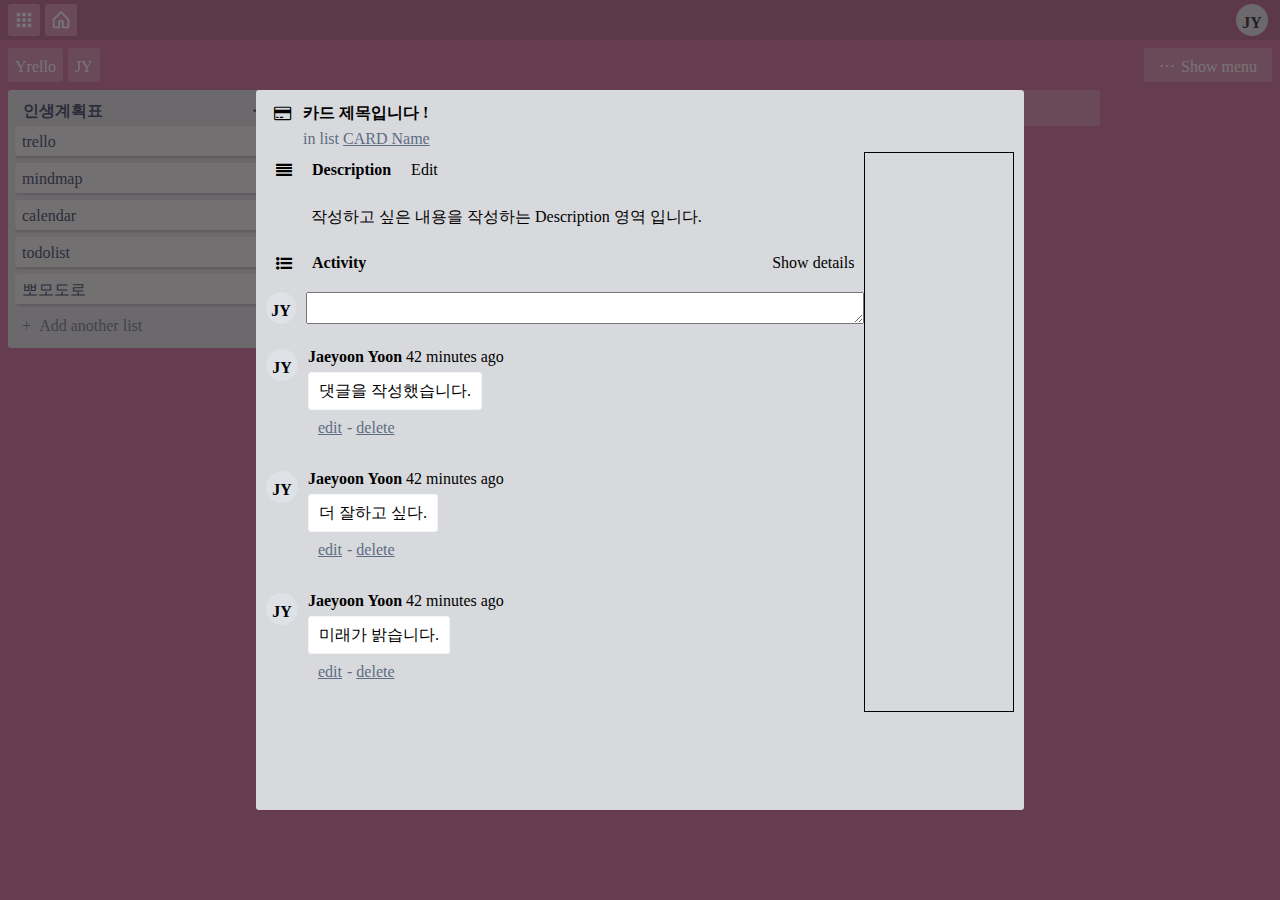
==== src/index.html @ 69eb5793 "modal window markup" ====
<!DOCTYPE html>
<html lang="en">

<head>
  <meta charset="UTF-8">
  <meta http-equiv="X-UA-Compatible" content="IE=edge">
  <meta name="viewport" content="width=device-width, initial-scale=1.0">
  <title>Document</title>
  <link rel="stylesheet" href="./scss/index.css">
  <!-- <script src="https://use.fontawesome.com/639d58a959.js"></script> -->
  <!-- <script src="https://use.fontawesome.com/4be2137c79.js"></script> -->
  <link rel="stylesheet" href="https://cdnjs.cloudflare.com/ajax/libs/font-awesome/4.7.0/css/font-awesome.css"
    integrity="sha512-5A8nwdMOWrSz20fDsjczgUidUBR8liPYU+WymTZP1lmY9G6Oc7HlZv156XqnsgNUzTyMefFTcsFH/tnJE/+xBg=="
    crossorigin="anonymous" referrerpolicy="no-referrer" />

</head>

<body>
  <!-- <div id="app"></div> -->

  <div class="container">
    <!-- <div class="body-container"> -->
    <div class="header_container">
      <div class="header_container_left">
        <div class="header_container_left_items">
          <button class="header_container_left_item">
            <img src="./images/menu.svg" class="cross" alt="메뉴" aria-hidden="true" />
          </button>
          <button class="header_container_left_item">
            <img src="./images/home.svg" class="cross" alt="메뉴" aria-hidden="true" />
          </button>
        </div>
        <div class="hcc_home_container"></div>
        <div class="hcc_search_container"></div>
      </div>
      <div class="header_container_center">
        <a class="hcc_home_container">
          <div class="hcc_home"></div>
        </a>
      </div>
      <div class="header_container_right">
        <div class="header_container_right_items">
          <div class="profile_container header_container_right_item">
            <div class="profile_name">
              <span class="profile_name_text">JY</span>
            </div>
          </div>
        </div>
      </div>
    </div>
    <div class="content_header_container">
      <div class="content_header_left">
        <div class="content_header_left_item content_header_item title"><span class="text_label">Yrello</span></div>
        <div class="content_header_left_item content_header_item account_name">
          <span class="text_label">JY</span>
        </div>
      </div>
      <div class="content_header_right">
        <div class="content_header_right_item content_header_item header_menu">
          <span class="text_label">Show menu</span>
        </div>
      </div>
    </div>
    <div class="content_container">
      <div class="content_container_items">
        <div class="content_container_item">
          <div class="card_container">
            <div class="card_title">
              <span class="">인생계획표</span>
              <span class="">&#183&#183&#183</span>
            </div>
            <div class="card_contents_container">
              <div class="card_item">
                <span class="card_item_text">trello</span>
              </div>
              <div class="card_item">
                <span class="card_item_text">mindmap</span>
              </div>
              <div class="card_item">
                <span class="card_item_text">calendar</span>
              </div>
              <div class="card_item">
                <span class="card_item_text">todolist</span>
              </div>
              <div class="card_item">
                <span class="card_item_text">뽀모도로</span>
              </div>
              <div class="card_item">
                <span>Add another list</span>
                <span><i class="fas fa-file-medical"></i></span>
              </div>
            </div>
          </div>
        </div>
        <div class="content_container_item">
          <div class="card_container">
            <div class="card_title">
              <span>성공시켜야 하는 이유</span>
              <span>&#183&#183&#183</span>
            </div>
            <div class="card_contents_container">
              <div class="card_item">
                <span class="card_item_text">1. 내인생 평생을 같이할 프로젝트</span>
              </div>
              <div class="card_item">
                <span class="card_item_text">2. 필살기가 될 예정</span>
              </div>
              <div class="card_item">
                <span class="card_item_text">3. future with HA</span>
              </div>
              <div class="card_item">
                <span class="card_item_text">4. 재미 있을니까</span>
              </div>
              <div class="card_item">
                <span>Add another list</span>
                <span><i class="fas fa-file-medical"></i></span>
              </div>
            </div>
          </div>
        </div>
        <div class="content_container_item">
          <div class="card_container">
            <div class="card_title">
              <span>card title</span>
              <span>&#183&#183&#183</span>
            </div>
            <div class="card_contents_container">
              <div class="card_item">
                <span class="card_item_text">카드 아이템 1</span>
              </div>
              <div class="card_item">
                <span class="card_item_text">카드 아이템 2</span>
              </div>
              <div class="card_item">
                <span class="card_item_text">카드 아이템 3</span>
              </div>
              <div class="card_item">
                <span>Add another list</span>
                <span><i class="fas fa-file-medical"></i></span>
              </div>
            </div>
          </div>
        </div>

        <div class="content_container_item content_addListBtn">
          <div class="content_addListBtn_title">
            <span>Add another list</span>
            <!-- 
              ## [ ] awesome icon 적용하기
             -->
            <i class="fas fa-file-medical"></i>

          </div>
        </div>
      </div>
    </div>
    <!-- </div> -->
    <div class="modal_overlay">
      <div class="modal_content_container clearfix">
        <div class="modal_header">
          <div class="modal_header_icon">
            <i class="fa fa-credit-card fa-1x" aria-hidden="true"></i>
          </div>
          <div class="modal_header_title_container">
            <div class="modal_header_title">
              <span>카드 제목입니다 !</span>
            </div>
            <div class="modal_header_card_Type">
              <span>in list </span><span class="card_link">CARD Name</span>
            </div>
          </div>
        </div>
        <div class="modal_content">
          <div class="modal_content_description">
            <div class="modal_content_description_title">
              <div class="modal_content_description_title_icon">
                <i class="fa fa-align-justify" aria-hidden="true"></i>
              </div>
              <div class="modal_content_description_title_container">
                <span>Description</span>
                <div>Edit</div>
              </div>
            </div>
            <div class="modal_content_description_main_container">
              <div class="modal_content_description_main_display">
                <p>작성하고 싶은 내용을 작성하는 Description 영역 입니다.</p>
                <div class="btn_add_scription" style="display: none;">Add a more detaild scription...</div>
              </div>
              <div class="description_edit" style="display: none;">
                <textarea name="" id="" cols="30" rows="10">
                  작성하고 싶은 내용을 작성하는 Description 영역 입니다.
                </textarea>
              </div>
            </div>
          </div>
          <div class="modal_content_activity">
            <div class="modal_content_activity_title_container">
              <div class="modal_content_activity_title_icon">
                <i class="fa fa-list-ul" aria-hidden="true"></i>
              </div>
              <div class="modal_content_activity_title">
                <span class="">Activity</span>
                <div class="modal_content_activity_title_btn">Show details</div>
              </div>
            </div>
            <div class="modal_content_activity_main_container">
              <div class="modal_content_activity_main">
                <div class="profile_container">
                  <div class="profile_name">
                    <span class="profile_name_text">JY</span>
                  </div>
                </div>
                <textarea name="" id="" cols="30" rows="5" placeholder="Wrtie a comment...">
              </textarea>
              </div>
            </div>
            <div class="modal_content_activity_reply_container">
              <div class="reply_container">
                <div class="profile_container">
                  <div class="profile_name">
                    <span class="profile_name_text">JY</span>
                  </div>
                </div>
                <div class="reply_content_container">
                  <div class="reply_content_title">
                    <span class="reply_content_title_writer">Jaeyoon Yoon</span>
                    <span class="reply_content_title_date">42 minutes ago</span>
                  </div>
                  <div class="reply_content">
                    <div class="reply_content_box">댓글을 작성했습니다.</div>
                    <div class="reply_content_edit" style="display: none;">
                      <textarea name="" id="" cols="30" rows="10">댓글을 작성했습니다.</textarea>
                      <div class="reply_content_edit">
                        <div class="reply_content_edit_left">
                          <span>save</span>
                          <span>X</span>
                        </div>
                        <div class="reply_content_edit_right">
                          <span>icon1</span>
                          <span>icon2</span>
                          <span>icon3</span>
                          <span>icon4</span>
                        </div>
                      </div>
                    </div>
                  </div>
                  <div class="reply_content_reply_modify_container">
                    <span class="reply_edit card_link">edit</span>
                    <span class="reply_delete card_link">delete</span>
                  </div>
                </div>
              </div>
              <div class="reply_container">
                <div class="profile_container">
                  <div class="profile_name">
                    <span class="profile_name_text">JY</span>
                  </div>
                </div>
                <div class="reply_content_container">
                  <div class="reply_content_title">
                    <span class="reply_content_title_writer">Jaeyoon Yoon</span>
                    <span class="reply_content_title_date">42 minutes ago</span>
                  </div>
                  <div class="reply_content">
                    <div class="reply_content_box">더 잘하고 싶다.</div>
                    <div class="reply_content_edit" style="display: none;">
                      <textarea name="" id="" cols="30" rows="10">더 잘하고 싶다.</textarea>
                      <div class="reply_content_edit">
                        <div class="reply_content_edit_left">
                          <span>save</span>
                          <span>X</span>
                        </div>
                        <div class="reply_content_edit_right">
                          <span>icon1</span>
                          <span>icon2</span>
                          <span>icon3</span>
                          <span>icon4</span>
                        </div>
                      </div>
                    </div>
                  </div>
                  <div class="reply_content_reply_modify_container">
                    <span class="reply_edit card_link">edit</span>
                    <span class="reply_delete card_link">delete</span>
                  </div>
                </div>
              </div>
              <div class="reply_container">
                <div class="profile_container">
                  <div class="profile_name">
                    <span class="profile_name_text">JY</span>
                  </div>
                </div>
                <div class="reply_content_container">
                  <div class="reply_content_title">
                    <span class="reply_content_title_writer">Jaeyoon Yoon</span>
                    <span class="reply_content_title_date">42 minutes ago</span>
                  </div>
                  <div class="reply_content">
                    <div class="reply_content_box">미래가 밝습니다.</div>
                    <div class="reply_content_edit" style="display: none;">
                      <textarea name="" id="" cols="30" rows="10">미래가 밝습니다.</textarea>
                      <div class="reply_content_edit">
                        <div class="reply_content_edit_left">
                          <span>save</span>
                          <span>X</span>
                        </div>
                        <div class="reply_content_edit_right">
                          <span>icon1</span>
                          <span>icon2</span>
                          <span>icon3</span>
                          <span>icon4</span>
                        </div>
                      </div>
                    </div>
                  </div>
                  <div class="reply_content_reply_modify_container">
                    <span class="reply_edit card_link">edit</span>
                    <span class="reply_delete card_link">delete</span>
                  </div>
                </div>
              </div>
            </div>
          </div>
        </div>
        <div class="modal_sidebar">

        </div>
      </div>
    </div>
    <script src="./index.js"></script>
</body>

</html>
---- src/scss/index.css ----
@charset "UTF-8";
/* http://meyerweb.com/eric/tools/css/reset/ 
   v2.0 | 20110126
   License: none (public domain)
*/
html,
body,
div,
span,
applet,
object,
iframe,
h1,
h2,
h3,
h4,
h5,
h6,
p,
blockquote,
pre,
a,
abbr,
acronym,
address,
big,
cite,
code,
del,
dfn,
em,
img,
ins,
kbd,
q,
s,
samp,
small,
strike,
strong,
sub,
sup,
tt,
var,
b,
u,
i,
center,
dl,
dt,
dd,
ol,
ul,
li,
fieldset,
form,
label,
legend,
table,
caption,
tbody,
tfoot,
thead,
tr,
th,
td,
article,
aside,
canvas,
details,
embed,
figure,
figcaption,
footer,
header,
hgroup,
menu,
nav,
output,
ruby,
section,
summary,
time,
mark,
audio,
video {
  margin: 0;
  padding: 0;
  border: 0;
  font-size: 100%;
  font: inherit;
  vertical-align: baseline;
}

/* HTML5 display-role reset for older browsers */
article,
aside,
details,
figcaption,
figure,
footer,
header,
hgroup,
menu,
nav,
section {
  display: block;
}

body {
  line-height: 1;
}

ol,
ul {
  list-style: none;
}

blockquote,
q {
  quotes: none;
}

blockquote:before,
blockquote:after,
q:before,
q:after {
  content: '';
  content: none;
}

table {
  border-collapse: collapse;
  border-spacing: 0;
}

body {
  color: #fff;
}

.container {
  background-color: #cd5a91;
  width: 100vw;
  height: 100vh;
}

.container .header_container {
  height: 40px;
  padding: 4px 8px 4px 8px;
  background-color: #AF4C7B;
  display: -webkit-box;
  display: -ms-flexbox;
  display: flex;
  -webkit-box-pack: justify;
      -ms-flex-pack: justify;
          justify-content: space-between;
}

.container .header_container_left {
  display: -webkit-box;
  display: -ms-flexbox;
  display: flex;
  -webkit-box-pack: center;
      -ms-flex-pack: center;
          justify-content: center;
  -webkit-box-align: center;
      -ms-flex-align: center;
          align-items: center;
}

.container .header_container_left .header_container_left_items {
  background-color: transparent;
  display: -webkit-box;
  display: -ms-flexbox;
  display: flex;
  -webkit-box-pack: center;
      -ms-flex-pack: center;
          justify-content: center;
  -webkit-box-align: center;
      -ms-flex-align: center;
          align-items: center;
}

.container .header_container_left .header_container_left_items .header_container_left_item {
  display: -webkit-box;
  display: -ms-flexbox;
  display: flex;
  -webkit-box-pack: center;
      -ms-flex-pack: center;
          justify-content: center;
  max-width: 2rem;
  max-height: 2rem;
  border: 0;
  background-color: #DA83AB;
  border-radius: 3px;
  padding: 5px;
}

.container .header_container_left_item:not(:last-child) {
  margin-right: 5px;
}

.container .header_container_center {
  position: relative;
  padding: 10px;
  width: 50px;
}

.container .header_container_center a.hcc_home_container .hcc_home {
  height: 24px;
  width: 24px;
}

.container .header_container_center a.hcc_home_container .hcc_home::before {
  opacity: 0.5;
  content: '';
  background-image: url(https://a.trellocdn.com/prgb/dist/images/header-logo-spirit.d947df93bc055849898e.gif);
  background-repeat: no-repeat;
  background-size: contain;
  background-position: center;
  display: block;
  position: absolute;
  top: 0;
  left: 0;
  width: 100%;
  height: 100%;
}

.container .header_container_right {
  width: 40px;
}

.container .header_container_right_items {
  display: -webkit-box;
  display: -ms-flexbox;
  display: flex;
  -webkit-box-pack: center;
      -ms-flex-pack: center;
          justify-content: center;
  -webkit-box-align: center;
      -ms-flex-align: center;
          align-items: center;
  height: 100%;
}

.content_header_container {
  padding: 8px 8px 4px 8px;
  display: -webkit-box;
  display: -ms-flexbox;
  display: flex;
  -webkit-box-pack: justify;
      -ms-flex-pack: justify;
          justify-content: space-between;
}

.content_header_container .content_header_item {
  display: -webkit-box;
  display: -ms-flexbox;
  display: flex;
  -webkit-box-pack: center;
      -ms-flex-pack: center;
          justify-content: center;
  -webkit-box-align: center;
      -ms-flex-align: center;
          align-items: center;
  padding: 0 7px;
  /* 
      ## ? header_container_left_item 아이콘과 높이를 같게 하려면 어떻게 해야할까?
    */
  min-height: 2rem;
  height: 34px;
}

.content_header_container .text_label {
  position: relative;
  top: 2px;
}

.content_header_container .content_header_left {
  display: -webkit-box;
  display: -ms-flexbox;
  display: flex;
}

.content_header_container .content_header_left > * {
  background-color: #DA83AB;
}

.content_header_container .content_header_left_item {
  /* 
        ## ? vertical-align: center;
        글자 중앙 정렬 
      */
  border-radius: 3px;
}

.content_header_container .content_header_left_item:not(:last-child) {
  /* 
            ## ? last 빼고 margin-right 주기 
              * 하위 selector 중이 아니라 
              * 선택된 selector 중에서 last-child 적용됨.
          */
  margin-right: 5px;
}

.content_header_container .content_header_right {
  display: -webkit-box;
  display: -ms-flexbox;
  display: flex;
}

.content_header_container .content_header_right_item {
  background-color: #DA83AB;
  border-radius: 3px;
}

.content_header_container .content_header_right_item > span {
  padding: 0 8px;
}

.content_header_container .content_header_right_item > span::before {
  background: red;
  /* ## ? before 포함하기 */
  display: inline-block;
  content: "\B7\B7\B7";
  background-color: #DA83AB;
  border-radius: 3px;
  margin-right: 6px;
}

/* 
  ## ? variables 설정하기
*/
/* 
  ## ? index.css watch 컴파일 될때만 변경된다.
*/
* {
  -webkit-box-sizing: border-box;
          box-sizing: border-box;
}

/* 
  ## ? 폰트가 전체적으로 위로 올라가서 이걸 해결해주려면 font 관련 내용을 찾아봐야겠다.
*/
/* 
  # 공통 styleing
*/
.card_link {
  cursor: pointer;
  text-decoration: underline;
}

.profile_container {
  width: 2rem;
  height: 2rem;
}

.profile_container .profile_name {
  /* 
      ## ? 문자가 원 중앙이 맞지 않음 
        * trello 참고해보자.
    */
  display: inline-block;
  border-radius: 50%;
  color: black;
  width: 100%;
  height: 100%;
  text-align: center;
  background-color: #DEE1E5;
  font-weight: 600;
  display: -webkit-inline-box;
  display: -ms-inline-flexbox;
  display: inline-flex;
  -webkit-box-pack: center;
      -ms-flex-pack: center;
          justify-content: center;
  -webkit-box-align: center;
      -ms-flex-align: center;
          align-items: center;
}

.profile_container .profile_name_text {
  position: relative;
  top: 3px;
}

/* 
  # modal 영역 styling
*/
.modal_open {
  display: block;
}

.modal_overlay {
  color: #000000;
  display: none;
  position: absolute;
  top: 0px;
  left: 0px;
  width: 100vw;
  height: 100vh;
  background-color: #322e30ab;
  z-index: 1000;
  display: -webkit-box;
  display: -ms-flexbox;
  display: flex;
  -webkit-box-pack: center;
      -ms-flex-pack: center;
          justify-content: center;
  -webkit-box-align: center;
      -ms-flex-align: center;
          align-items: center;
}

.modal_overlay .modal_content_container {
  display: table;
  background-color: #D8D9DC;
  width: 768px;
  height: 80%;
  padding: 10px;
  border-radius: 3px;
}

.modal_overlay .modal_content_container .modal_header {
  -webkit-box-sizing: border-box;
          box-sizing: border-box;
  width: 100%;
  display: -webkit-box;
  display: -ms-flexbox;
  display: flex;
}

.modal_overlay .modal_content_container .modal_header_icon {
  display: -webkit-box;
  display: -ms-flexbox;
  display: flex;
  -webkit-box-pack: center;
      -ms-flex-pack: center;
          justify-content: center;
  -webkit-box-align: start;
      -ms-flex-align: start;
          align-items: flex-start;
  width: 32px;
  height: 32px;
  padding: 5px;
}

.modal_overlay .modal_content_container .modal_header_title_container {
  padding: 5px;
}

.modal_overlay .modal_content_container .modal_header_title_container .modal_header_title {
  font-weight: 600;
}

.modal_overlay .modal_content_container .modal_header_title_container .modal_header_card_Type {
  margin-top: 10px;
  color: #5e6c84;
}

.modal_overlay .modal_content_container .modal_content {
  /* 
        ## [point][codepen] float 사용시 좌우 길이 맞는 좋은 방법은 뭘ㄲㅏ?
        * 좌우 "width"를 퍼센트 합이 100%로 맞춰주고 
        * "box-sizing: border-box"로 해줘야 float:right아 아래 방향으로 넘어 가지 않는다.
      */
  /* 
        ## float 적용 el, hieght 100%일때 parent el에 100% 되게 하는 방법 
        [height - w3org](https://www.w3.org/TR/CSS2/visudet.html#the-height-property)
      */
  float: left;
  width: 80%;
  height: 80%;
}

.modal_overlay .modal_content_container .modal_content_description_title {
  display: -webkit-box;
  display: -ms-flexbox;
  display: flex;
}

.modal_overlay .modal_content_container .modal_content_description_title_icon {
  padding: 10px;
}

.modal_overlay .modal_content_container .modal_content_description_title_container {
  display: -webkit-box;
  display: -ms-flexbox;
  display: flex;
}

.modal_overlay .modal_content_container .modal_content_description_title_container span {
  font-weight: 800;
  padding: 10px;
}

.modal_overlay .modal_content_container .modal_content_description_title_container div {
  background-color: #D8D9DC;
  padding: 10px;
  border-radius: 3px;
  font-weight: 400;
}

.modal_overlay .modal_content_container .modal_content_description_main_container .modal_content_description_main_display {
  padding: 20px 20px 20px 45px;
}

.modal_overlay .modal_content_container .modal_content_description_main_container .modal_content_description_main_display .btn_add_scription {
  padding: 10px 10px 20px;
  background-color: #D8D9DC;
  vertical-align: text-top;
  border-radius: 3px;
  font-weight: 400;
}

.modal_overlay .modal_content_container .modal_content .modal_content_activity {
  -webkit-box-sizing: border-box;
          box-sizing: border-box;
  width: 100%;
}

.modal_overlay .modal_content_container .modal_content .modal_content_activity .modal_content_activity_title_container {
  display: -webkit-box;
  display: -ms-flexbox;
  display: flex;
}

.modal_overlay .modal_content_container .modal_content .modal_content_activity .modal_content_activity_title_container .modal_content_activity_title_icon {
  padding: 10px;
}

.modal_overlay .modal_content_container .modal_content .modal_content_activity .modal_content_activity_title_container .modal_content_activity_title {
  width: 100%;
  display: -webkit-box;
  display: -ms-flexbox;
  display: flex;
  -webkit-box-pack: justify;
      -ms-flex-pack: justify;
          justify-content: space-between;
}

.modal_overlay .modal_content_container .modal_content .modal_content_activity .modal_content_activity_title_container .modal_content_activity_title span {
  font-weight: 800;
  padding: 10px;
}

.modal_overlay .modal_content_container .modal_content .modal_content_activity .modal_content_activity_title_container .modal_content_activity_title div {
  background-color: #D8D9DC;
  padding: 10px;
  border-radius: 3px;
  font-weight: 400;
}

.modal_overlay .modal_content_container .modal_content .modal_content_activity .modal_content_activity_main_container .modal_content_activity_main {
  display: -webkit-box;
  display: -ms-flexbox;
  display: flex;
  padding-top: 10px;
}

.modal_overlay .modal_content_container .modal_content .modal_content_activity .modal_content_activity_main_container .modal_content_activity_main > textarea {
  margin-left: 10px;
  width: 100%;
  height: 32px;
}

.modal_overlay .modal_content_container .modal_content .modal_content_activity .modal_content_activity_reply_container .reply_container {
  display: -webkit-box;
  display: -ms-flexbox;
  display: flex;
  margin-top: 25px;
}

.modal_overlay .modal_content_container .modal_content .modal_content_activity .modal_content_activity_reply_container .reply_container .reply_content_container {
  padding-left: 10px;
  display: -webkit-box;
  display: -ms-flexbox;
  display: flex;
  -webkit-box-orient: vertical;
  -webkit-box-direction: normal;
      -ms-flex-direction: column;
          flex-direction: column;
}

.modal_overlay .modal_content_container .modal_content .modal_content_activity .modal_content_activity_reply_container .reply_container .reply_content_container .reply_content_title_writer {
  font-weight: 800;
}

.modal_overlay .modal_content_container .modal_content .modal_content_activity .modal_content_activity_reply_container .reply_container .reply_content_container .reply_content_title_reply_content_date {
  font-weight: 500;
}

.modal_overlay .modal_content_container .modal_content .modal_content_activity .modal_content_activity_reply_container .reply_container .reply_content_container .reply_content {
  margin-top: 7px;
}

.modal_overlay .modal_content_container .modal_content .modal_content_activity .modal_content_activity_reply_container .reply_container .reply_content_container .reply_content_box {
  display: inline-block;
  padding: 10px;
  background-color: #fff;
  border: 1.5px #F4F5F7 solid;
  border-radius: 3px;
}

.modal_overlay .modal_content_container .modal_content .modal_content_activity .modal_content_activity_reply_container .reply_container .reply_content_container .reply_content_reply_modify_container {
  color: #5e6c84;
}

.modal_overlay .modal_content_container .modal_content .modal_content_activity .modal_content_activity_reply_container .reply_container .reply_content_container .reply_content_reply_modify_container > * {
  margin: 0px;
  display: inline-block;
}

.modal_overlay .modal_content_container .modal_content .modal_content_activity .modal_content_activity_reply_container .reply_container .reply_content_container .reply_content_reply_modify_container > *:not(:last-child) {
  padding: 10px 0 10px 10px;
}

.modal_overlay .modal_content_container .modal_content .modal_content_activity .modal_content_activity_reply_container .reply_container .reply_content_container .reply_content_reply_modify_container > *:not(:last-child):after {
  /* 
                      ## text-decoration 적용위해서 display: inline-block 사용이유 
                        * [text-decoration 적용위해서 display: inline-block 사용이유 ](https://stackoverflow.com/questions/1238881/text-decoration-and-the-after-pseudo-element-revisited)
                    */
  display: inline-block;
  margin-left: 5px;
  content: "-";
  text-decoration: none;
}

.modal_overlay .modal_content_container .modal_sidebar {
  border: 1px solid black;
  float: right;
  width: 20%;
  height: 80%;
  -webkit-box-sizing: border-box;
          box-sizing: border-box;
}

/* 
  # content 영역 styling 
*/
.content_container {
  padding: 4px 8px 8px 8px;
}

.content_container .content_container_items {
  display: -webkit-box;
  display: -ms-flexbox;
  display: flex;
}

.content_container .card_item {
  display: block;
  background-color: #F4F5F7;
  width: 256px;
  border-radius: 3px;
  padding: 7px;
  margin: 7px;
  /*  
      ## [point] relative로 정렬하기 글자가 span tag 안에 중앙으로 안와서 설정함
        ## ? 어떤 영향인지 확인해야함(글꼴?)
    */
}

.content_container .card_item_text {
  position: relative;
  top: 1px;
}

.content_container .content_container_item {
  display: -webkit-box;
  display: -ms-flexbox;
  display: flex;
  -webkit-box-orient: vertical;
  -webkit-box-direction: normal;
      -ms-flex-direction: column;
          flex-direction: column;
  background-color: #DEE1E5;
  color: #172b4d;
  border-radius: 3px;
  height: 100%;
}

.content_container .content_container_item .card_container .card_title {
  display: -webkit-box;
  display: -ms-flexbox;
  display: flex;
  -webkit-box-pack: justify;
      -ms-flex-pack: justify;
          justify-content: space-between;
  padding: 13px 10px 0 15px;
  font-weight: 800;
}

.content_container .content_container_item .card_container .card_title:after {
  cursor: pointer;
}

.content_container .content_container_item .card_container .card_title:after:hover {
  background-color: #D8D9DC;
}

.content_container .content_container_item .card_contents_container .card_item {
  /* 
          ## Beautiful CSS box-shadow example 
            - [Beautiful CSS box-shadow example](https://getcssscan.com/css-box-shadow-examples)
        */
  -webkit-box-shadow: rgba(0, 0, 0, 0.2) 1.5px 1.55px 2.6px;
          box-shadow: rgba(0, 0, 0, 0.2) 1.5px 1.55px 2.6px;
  display: -webkit-box;
  display: -ms-flexbox;
  display: flex;
  -webkit-box-pack: justify;
      -ms-flex-pack: justify;
          justify-content: space-between;
}

.content_container .content_container_item .card_contents_container .card_item:not(:last-child):hover {
  background-color: #D8D9DC;
  cursor: pointer;
}

.content_container .content_container_item .card_contents_container .card_item:not(:last-child):hover:after {
  content: "";
  width: 24px;
  background: url(../images/pencil.svg);
  /* ## [point] rem의 활용 1
                * 문자와 같이 사용하는 icon에 size를 같게 하기위해서 1rem을 사용하면 같은 크기를 사용할 수 있다. */
  background-size: 1rem 1rem;
  background-repeat: no-repeat;
}

.content_container .content_container_item .card_contents_container .card_item:last-child {
  display: block;
  color: #5e6c84;
  background-color: #DEE1E5;
  -webkit-box-shadow: none;
          box-shadow: none;
}

.content_container .content_container_item .card_contents_container .card_item:last-child:before {
  /* 
              ## ? css entities 
            */
  content: "\002B";
  background-color: inherit;
  margin-right: 5px;
}

.content_container .content_container_item .content_addListBtn_title {
  display: block;
  color: #5e6c84;
}

.content_container .content_container_item .content_addListBtn_title:before {
  /* 
          ## ? css entities 
        */
  content: "\002B";
  background-color: inherit;
  width: inherit;
}

.content_container .content_container_item:not(:last-child) {
  margin-right: 6px;
}

.content_container .content_addListBtn {
  padding: 10px;
  background-color: #DA83AB;
  max-width: 264px;
  width: 100%;
  height: 100%;
  border-radius: 3px;
  /* 
      ## ? 반복되는 selector mixin 사용해서 재활용 해보기.
    */
}

.content_container .content_addListBtn .content_addListBtn_title {
  color: #fff;
}

.content_container .content_addListBtn .content_addListBtn_title:before {
  /* 
          ## ? css entities 
        */
  content: "\002B";
}

/* 
  ## pencil 
    * icon 사용하지 않고 "Pseudo-class"를 사용해서 icon 처럼 만들 수 있는것 사용
    * dom을 붙여야 하므로 mouseover 했을때만 보이게 하려면 display: none을 사용해야 한다.

*/
.pencil {
  width: 10px;
  height: 50px;
  background: dimgray;
  position: relative;
  -webkit-transform: rotate(30deg);
          transform: rotate(30deg);
}

.pencil:before {
  content: "";
  position: absolute;
  width: 10px;
  height: 10px;
  background: dimgray;
  top: -13px;
}

.pencil:after {
  content: "";
  position: absolute;
  width: 8px;
  height: 8px;
  background: dimgray;
  left: 1px;
  bottom: -4px;
  -webkit-transform: rotate(45deg);
          transform: rotate(45deg);
}
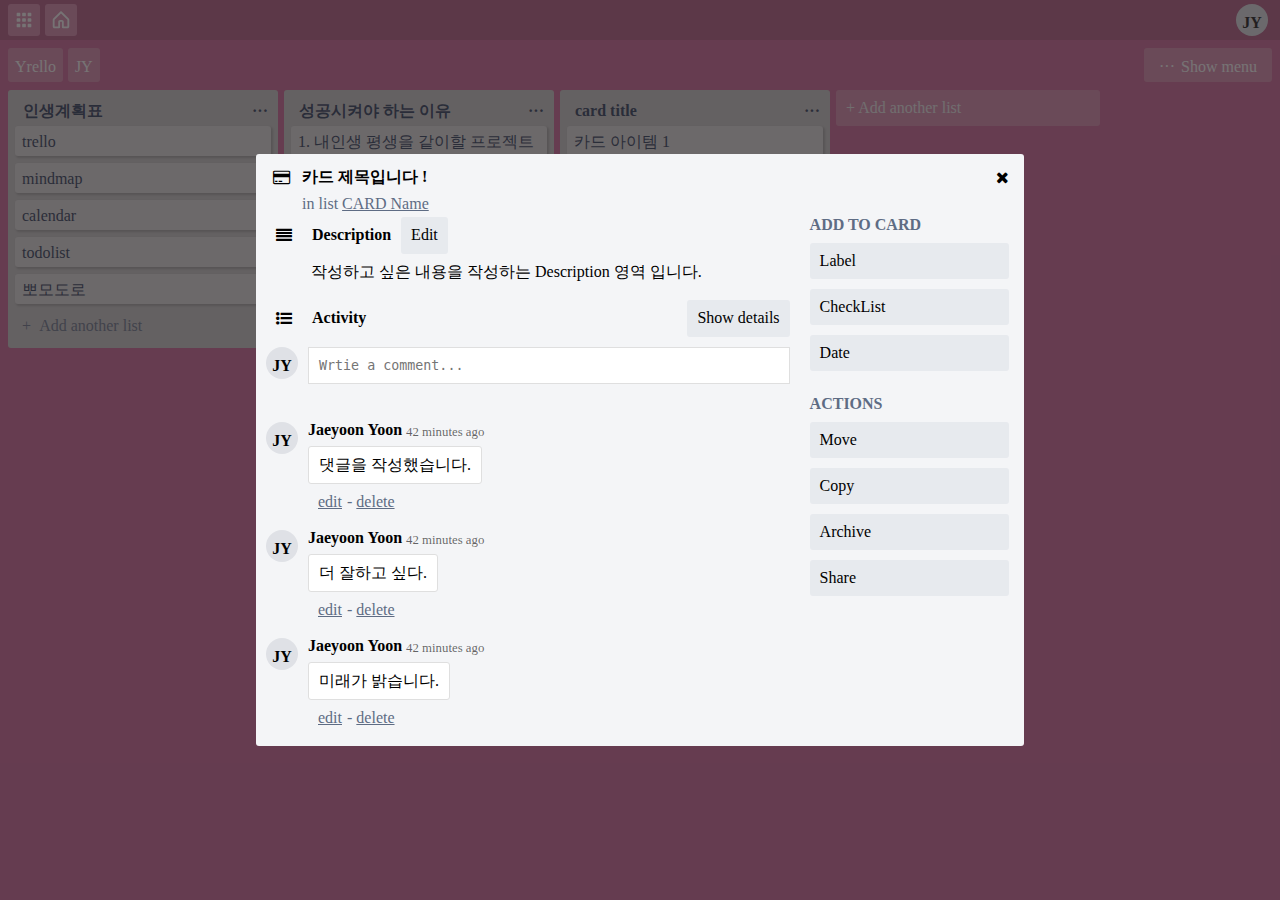
==== commit d09dfcc5: "card markup and dropdown layer" ====
--- a/src/index.html
+++ b/src/index.html
@@ -164,6 +164,9 @@
           <div class="modal_header_title_container">
             <div class="modal_header_title">
               <span>카드 제목입니다 !</span>
+              <span>
+                <i class="fa fa-times" aria-hidden="true"></i>
+              </span>
             </div>
             <div class="modal_header_card_Type">
               <span>in list </span><span class="card_link">CARD Name</span>
@@ -178,18 +181,20 @@
               </div>
               <div class="modal_content_description_title_container">
                 <span>Description</span>
-                <div>Edit</div>
+                <div class="modal_box" id="descriptionEditBtn">Edit</div>
               </div>
             </div>
             <div class="modal_content_description_main_container">
-              <div class="modal_content_description_main_display">
+              <!-- <div class="modal_content_description_main_display" style="display: none"> -->
+              <div class="modal_content_description_main_display" style="">
                 <p>작성하고 싶은 내용을 작성하는 Description 영역 입니다.</p>
-                <div class="btn_add_scription" style="display: none;">Add a more detaild scription...</div>
+                <!-- style="display: none" -->
+                <div class="btn_add_scription modal_box" style="display: none">Add a more detaild scription...</div>
               </div>
               <div class="description_edit" style="display: none;">
-                <textarea name="" id="" cols="30" rows="10">
-                  작성하고 싶은 내용을 작성하는 Description 영역 입니다.
-                </textarea>
+                <!-- <div class="description_edit" style=""> -->
+                <textarea id="description_edit_textarea" name="" id="" cols="30"
+                  rows="10">작성하고 싶은 내용을 작성하는 Description 영역 입니다.</textarea>
               </div>
             </div>
           </div>
@@ -200,7 +205,7 @@
               </div>
               <div class="modal_content_activity_title">
                 <span class="">Activity</span>
-                <div class="modal_content_activity_title_btn">Show details</div>
+                <div class="modal_content_activity_title_btn modal_box">Show details</div>
               </div>
             </div>
             <div class="modal_content_activity_main_container">
@@ -210,8 +215,49 @@
                     <span class="profile_name_text">JY</span>
                   </div>
                 </div>
-                <textarea name="" id="" cols="30" rows="5" placeholder="Wrtie a comment...">
-              </textarea>
+                <!--
+                  ## 참고
+                    * [stackoverflow](https://stackoverflow.com/questions/10186913/html5-textarea-placeholder-not-appearing)
+
+                  # good
+                  <textarea></textarea> 
+                  
+                  # bad - 태그안에 newline이 들어간것으로 인지한다.(그래서 placeholder가 보이지 않는다.)
+                  <textarea>                                      
+                  </textarea> 
+
+                 -->
+                <!-- cols="30" -->
+                <div class="modal_content_activity_textArea_container">
+                  <textarea name="" id="" rows="1" dir="auto" placeholder="Wrtie a comment..."></textarea>
+                  <div class="modal_content_activity_textArea_option">
+                    <div class="save_container modal_box modal_box_blue">
+                      <span class="">Save</span>
+                    </div>
+                    <div class="option_container">
+                      <div class="modal_box">
+                        <span class="option_item">
+                          <i class="fa fa-paperclip" aria-hidden="true"></i>
+                        </span>
+                      </div>
+                      <div class="modal_box">
+                        <span class="option_item">
+                          <i class="fa fa-at" aria-hidden="true"></i>
+                        </span>
+                      </div>
+                      <div class="modal_box">
+                        <span class="option_item">
+                          <i class="fa fa-smile-o" aria-hidden="true"></i>
+                        </span>
+                      </div>
+                      <div class="modal_box">
+                        <span class="option_item">
+                          <i class="fa fa-credit-card" aria-hidden="true"></i>
+                        </span>
+                      </div>
+                    </div>
+                  </div>
+                </div>
               </div>
             </div>
             <div class="modal_content_activity_reply_container">
@@ -324,7 +370,19 @@
           </div>
         </div>
         <div class="modal_sidebar">
-
+          <div class="addCard_container">
+            <div class="addCard_title">ADD TO CARD</div>
+            <div class="addCard modal_box">Label</div>
+            <div class="addCard modal_box">CheckList</div>
+            <div class="addCard modal_box">Date</div>
+          </div>
+          <div class="action_container">
+            <div class="action_title">ACTIONS</div>
+            <div class="action modal_box">Move</div>
+            <div class="action modal_box">Copy</div>
+            <div class="action modal_box">Archive</div>
+            <div class="action modal_box">Share</div>
+          </div>
         </div>
       </div>
     </div>
--- a/src/scss/index.css
+++ b/src/scss/index.css
@@ -340,7 +340,14 @@
 }
 
 /* 
-  ## ? 폰트가 전체적으로 위로 올라가서 이걸 해결해주려면 font 관련 내용을 찾아봐야겠다.
+.modal_overlay
+  ㄴ.modal_content_container
+    ㄴ.modal_header
+    ㄴ.modal_content
+    ㄴ.modal_sidebar
+*/
+/* 
+  ## ? 폰트가 전체적으로 위로 올라가서 이걸 해결해주려면 font 관련 내용을 찾아봐야겠다.s
 */
 /* 
   # 공통 styleing
@@ -351,7 +358,23 @@
 }
 
 .profile_container {
-  width: 2rem;
+  /* 
+    ## flex item이 width가 2rem 만큼 적용안돼서 추가 
+    ## ? 왜그런지 확인하기
+      * [stackoverflow](https://stackoverflow.com/a/21413841/3937115)
+      
+      * 해결방법1
+        - flow-grow, flex-shrink에 대해서 확인하기 
+      ```
+        flex-grow: 0;
+        flex-shrink: 0;
+      ```
+      * 해결방법2
+        - width대신 min-width사용하기
+        - ? widht, min-width, max-width 차이 확인하기
+
+  */
+  min-width: 2rem;
   height: 2rem;
 }
 
@@ -384,6 +407,27 @@
   top: 3px;
 }
 
+.modal_box {
+  background-color: #e7eaee;
+  padding: 10px;
+  border-radius: 3px;
+  font-weight: 400;
+  cursor: pointer;
+}
+
+.modal_box:hover {
+  background-color: #cfd2d8;
+}
+
+.modal_box_blue {
+  background-color: #147dba;
+  color: #eeeeee;
+}
+
+.modal_box_blue:hover {
+  background-color: #046AA6;
+}
+
 /* 
   # modal 영역 styling
 */
@@ -414,9 +458,9 @@
 
 .modal_overlay .modal_content_container {
   display: table;
-  background-color: #D8D9DC;
+  background-color: #F4F5F7;
   width: 768px;
-  height: 80%;
+  max-height: 80%;
   padding: 10px;
   border-radius: 3px;
 }
@@ -447,9 +491,16 @@
 
 .modal_overlay .modal_content_container .modal_header_title_container {
   padding: 5px;
+  width: 100%;
 }
 
 .modal_overlay .modal_content_container .modal_header_title_container .modal_header_title {
+  display: -webkit-box;
+  display: -ms-flexbox;
+  display: flex;
+  -webkit-box-pack: justify;
+      -ms-flex-pack: justify;
+          justify-content: space-between;
   font-weight: 600;
 }
 
@@ -469,7 +520,7 @@
         [height - w3org](https://www.w3.org/TR/CSS2/visudet.html#the-height-property)
       */
   float: left;
-  width: 80%;
+  width: 70%;
   height: 80%;
 }
 
@@ -495,22 +546,51 @@
 }
 
 .modal_overlay .modal_content_container .modal_content_description_title_container div {
-  background-color: #D8D9DC;
+  background-color: #e7eaee;
   padding: 10px;
   border-radius: 3px;
   font-weight: 400;
 }
 
+.modal_overlay .modal_content_container .modal_content_description_title_container div:hover {
+  background-color: #cfd2d8;
+}
+
+.modal_overlay .modal_content_container .modal_content_description_main_container {
+  --var-left-margin: 45px;
+}
+
 .modal_overlay .modal_content_container .modal_content_description_main_container .modal_content_description_main_display {
-  padding: 20px 20px 20px 45px;
+  position: relative;
+  left: var(--var-left-margin);
+  width: calc(100% - var(--var-left-margin));
+  padding: 10px 20px 20px 0px;
+  cursor: pointer;
 }
 
 .modal_overlay .modal_content_container .modal_content_description_main_container .modal_content_description_main_display .btn_add_scription {
   padding: 10px 10px 20px;
-  background-color: #D8D9DC;
   vertical-align: text-top;
   border-radius: 3px;
   font-weight: 400;
+}
+
+.modal_overlay .modal_content_container .modal_content_description_main_container .description_edit {
+  position: relative;
+  left: var(--var-left-margin);
+  width: calc(100% - var(--var-left-margin));
+}
+
+.modal_overlay .modal_content_container .modal_content_description_main_container .description_edit > textarea {
+  width: 100%;
+  height: 100%;
+  padding: 10px;
+  resize: none;
+  border: 1px #dfdfdf solid;
+  -webkit-box-shadow: rgba(0, 0, 0, 0.2) 0.3px 0.3px 1px;
+          box-shadow: rgba(0, 0, 0, 0.2) 0.3px 0.3px 1px;
+  font-size: 1rem;
+  letter-spacing: normal;
 }
 
 .modal_overlay .modal_content_container .modal_content .modal_content_activity {
@@ -545,12 +625,16 @@
 }
 
 .modal_overlay .modal_content_container .modal_content .modal_content_activity .modal_content_activity_title_container .modal_content_activity_title div {
-  background-color: #D8D9DC;
+  background-color: #e7eaee;
   padding: 10px;
   border-radius: 3px;
   font-weight: 400;
 }
 
+.modal_overlay .modal_content_container .modal_content .modal_content_activity .modal_content_activity_title_container .modal_content_activity_title div:hover {
+  background-color: #cfd2d8;
+}
+
 .modal_overlay .modal_content_container .modal_content .modal_content_activity .modal_content_activity_main_container .modal_content_activity_main {
   display: -webkit-box;
   display: -ms-flexbox;
@@ -558,17 +642,88 @@
   padding-top: 10px;
 }
 
-.modal_overlay .modal_content_container .modal_content .modal_content_activity .modal_content_activity_main_container .modal_content_activity_main > textarea {
-  margin-left: 10px;
+.modal_overlay .modal_content_container .modal_content .modal_content_activity .modal_content_activity_main_container .modal_content_activity_main .profile_name {
+  background-color: #dfe1e6;
+}
+
+.modal_overlay .modal_content_container .modal_content .modal_content_activity .modal_content_activity_main_container .modal_content_activity_main .modal_content_activity_textArea_container {
   width: 100%;
-  height: 32px;
+  height: 100%;
+  padding-left: 10px;
+}
+
+.modal_overlay .modal_content_container .modal_content .modal_content_activity .modal_content_activity_main_container .modal_content_activity_main .modal_content_activity_textArea_container > textarea {
+  width: 100%;
+  height: 100%;
+  padding: 10px;
+  resize: none;
+  border: 1px #dfdfdf solid;
+  -webkit-box-shadow: rgba(0, 0, 0, 0.2) 0.3px 0.3px 1px;
+          box-shadow: rgba(0, 0, 0, 0.2) 0.3px 0.3px 1px;
+}
+
+.modal_overlay .modal_content_container .modal_content .modal_content_activity .modal_content_activity_main_container .modal_content_activity_main .modal_content_activity_textArea_container .modal_content_activity_textArea_option {
+  display: -webkit-box;
+  display: -ms-flexbox;
+  display: flex;
+  -webkit-box-pack: justify;
+      -ms-flex-pack: justify;
+          justify-content: space-between;
+  margin-top: 10px;
+}
+
+.modal_overlay .modal_content_container .modal_content .modal_content_activity .modal_content_activity_main_container .modal_content_activity_main .modal_content_activity_textArea_container .modal_content_activity_textArea_option .save_container {
+  height: 38px;
+  display: -webkit-box;
+  display: -ms-flexbox;
+  display: flex;
+  -webkit-box-align: center;
+      -ms-flex-align: center;
+          align-items: center;
+}
+
+.modal_overlay .modal_content_container .modal_content .modal_content_activity .modal_content_activity_main_container .modal_content_activity_main .modal_content_activity_textArea_container .modal_content_activity_textArea_option .save_container > span {
+  /* 
+                      ## 영문 중앙으로오게 하는 좋은 방법 찾아보기!
+                    */
+  position: relative;
+  top: 3px;
+}
+
+.modal_overlay .modal_content_container .modal_content .modal_content_activity .modal_content_activity_main_container .modal_content_activity_main .modal_content_activity_textArea_container .modal_content_activity_textArea_option .option_container {
+  display: -webkit-box;
+  display: -ms-flexbox;
+  display: flex;
+}
+
+.modal_overlay .modal_content_container .modal_content .modal_content_activity .modal_content_activity_main_container .modal_content_activity_main .modal_content_activity_textArea_container .modal_content_activity_textArea_option .option_container .modal_box {
+  background-color: inherit;
+  width: 38px;
+  height: 38px;
+  text-align: center;
+}
+
+.modal_overlay .modal_content_container .modal_content .modal_content_activity .modal_content_activity_main_container .modal_content_activity_main .modal_content_activity_textArea_container .modal_content_activity_textArea_option .option_container .modal_box:hover {
+  background-color: #cfd2d8;
+}
+
+.modal_overlay .modal_content_container .modal_content .modal_content_activity .modal_content_activity_main_container .modal_content_activity_main .modal_content_activity_textArea_container .modal_content_activity_textArea_option .option_container .modal_box:not(:last-child) {
+  margin-right: 10px;
 }
 
 .modal_overlay .modal_content_container .modal_content .modal_content_activity .modal_content_activity_reply_container .reply_container {
   display: -webkit-box;
   display: -ms-flexbox;
   display: flex;
+  margin-top: 10px;
+}
+
+.modal_overlay .modal_content_container .modal_content .modal_content_activity .modal_content_activity_reply_container .reply_container:first-child {
   margin-top: 25px;
+}
+
+.modal_overlay .modal_content_container .modal_content .modal_content_activity .modal_content_activity_reply_container .reply_container .profile_name {
+  background-color: #dfe1e6;
 }
 
 .modal_overlay .modal_content_container .modal_content .modal_content_activity .modal_content_activity_reply_container .reply_container .reply_content_container {
@@ -586,8 +741,16 @@
   font-weight: 800;
 }
 
-.modal_overlay .modal_content_container .modal_content .modal_content_activity .modal_content_activity_reply_container .reply_container .reply_content_container .reply_content_title_reply_content_date {
+.modal_overlay .modal_content_container .modal_content .modal_content_activity .modal_content_activity_reply_container .reply_container .reply_content_container .reply_content_title_date {
+  vertical-align: -10%;
+  font-size: 0.8rem;
   font-weight: 500;
+  color: rgba(0, 0, 0, 0.6);
+}
+
+.modal_overlay .modal_content_container .modal_content .modal_content_activity .modal_content_activity_reply_container .reply_container .reply_content_container .reply_content_title_date:hover {
+  cursor: pointer;
+  text-decoration: underline;
 }
 
 .modal_overlay .modal_content_container .modal_content .modal_content_activity .modal_content_activity_reply_container .reply_container .reply_content_container .reply_content {
@@ -598,7 +761,7 @@
   display: inline-block;
   padding: 10px;
   background-color: #fff;
-  border: 1.5px #F4F5F7 solid;
+  border: 1.5px #dfdfdf solid;
   border-radius: 3px;
 }
 
@@ -627,12 +790,42 @@
 }
 
 .modal_overlay .modal_content_container .modal_sidebar {
-  border: 1px solid black;
-  float: right;
-  width: 20%;
-  height: 80%;
   -webkit-box-sizing: border-box;
           box-sizing: border-box;
+  float: right;
+  width: 30%;
+  height: 80%;
+  box-sizing: border-box;
+}
+
+.modal_overlay .modal_content_container .modal_sidebar > * {
+  padding: 0 5px 5px 20px;
+}
+
+.modal_overlay .modal_content_container .modal_sidebar .addCard:active,
+.modal_overlay .modal_content_container .modal_sidebar .action:active {
+  background-color: #b0e2ff;
+  color: #50bfff;
+}
+
+.modal_overlay .modal_content_container .modal_sidebar .modal_box:not(:last-child) {
+  margin-bottom: 10px;
+}
+
+.modal_overlay .modal_content_container .modal_sidebar .addCard_container {
+  margin-bottom: 20px;
+}
+
+.modal_overlay .modal_content_container .modal_sidebar .addCard_container .addCard_title {
+  margin-bottom: 10px;
+  color: #5e6c84;
+  font-weight: 600;
+}
+
+.modal_overlay .modal_content_container .modal_sidebar .action_container .action_title {
+  margin-bottom: 10px;
+  color: #5e6c84;
+  font-weight: 600;
 }
 
 /* 
@@ -650,7 +843,7 @@
 
 .content_container .card_item {
   display: block;
-  background-color: #F4F5F7;
+  background-color: #dfdfdf;
   width: 256px;
   border-radius: 3px;
   padding: 7px;
@@ -674,7 +867,7 @@
   -webkit-box-direction: normal;
       -ms-flex-direction: column;
           flex-direction: column;
-  background-color: #DEE1E5;
+  background-color: #c9c9c9;
   color: #172b4d;
   border-radius: 3px;
   height: 100%;
@@ -696,7 +889,7 @@
 }
 
 .content_container .content_container_item .card_container .card_title:after:hover {
-  background-color: #D8D9DC;
+  background-color: #8c8c8c;
 }
 
 .content_container .content_container_item .card_contents_container .card_item {
@@ -715,7 +908,7 @@
 }
 
 .content_container .content_container_item .card_contents_container .card_item:not(:last-child):hover {
-  background-color: #D8D9DC;
+  background-color: #8c8c8c;
   cursor: pointer;
 }
 
@@ -732,7 +925,7 @@
 .content_container .content_container_item .card_contents_container .card_item:last-child {
   display: block;
   color: #5e6c84;
-  background-color: #DEE1E5;
+  background-color: #c9c9c9;
   -webkit-box-shadow: none;
           box-shadow: none;
 }
@@ -777,7 +970,7 @@
 }
 
 .content_container .content_addListBtn .content_addListBtn_title {
-  color: #fff;
+  color: #eeeeee;
 }
 
 .content_container .content_addListBtn .content_addListBtn_title:before {
@@ -822,3 +1015,33 @@
   -webkit-transform: rotate(45deg);
           transform: rotate(45deg);
 }
+
+/* 
+  ## activity animation 
+    * activity textarea 클릭시 textArea_option 나오도록 animation
+  ## [!] codepen 정리하기
+*/
+/* 
+  ## Use pseudo-selectors to trigger CSS transitions
+  [Use pseudo-selectors to trigger CSS transitions
+](https://openclassrooms.com/en/courses/5625816-create-modern-css-animations/5792421-use-pseudo-selectors-to-trigger-css-transitions)
+*/
+textarea:focus + .modal_content_activity_textArea_option {
+  height: 40px;
+  overflow: hidden;
+}
+
+/* 
+  ## ? display: table-column에 대해서 확인 하기
+*/
+.modal_content_activity_textArea_option {
+  height: 0px;
+  overflow: hidden;
+  -webkit-transition: height 0.5s;
+  transition: height 0.5s;
+}
+
+textarea:focus,
+input:focus {
+  outline: 0;
+}
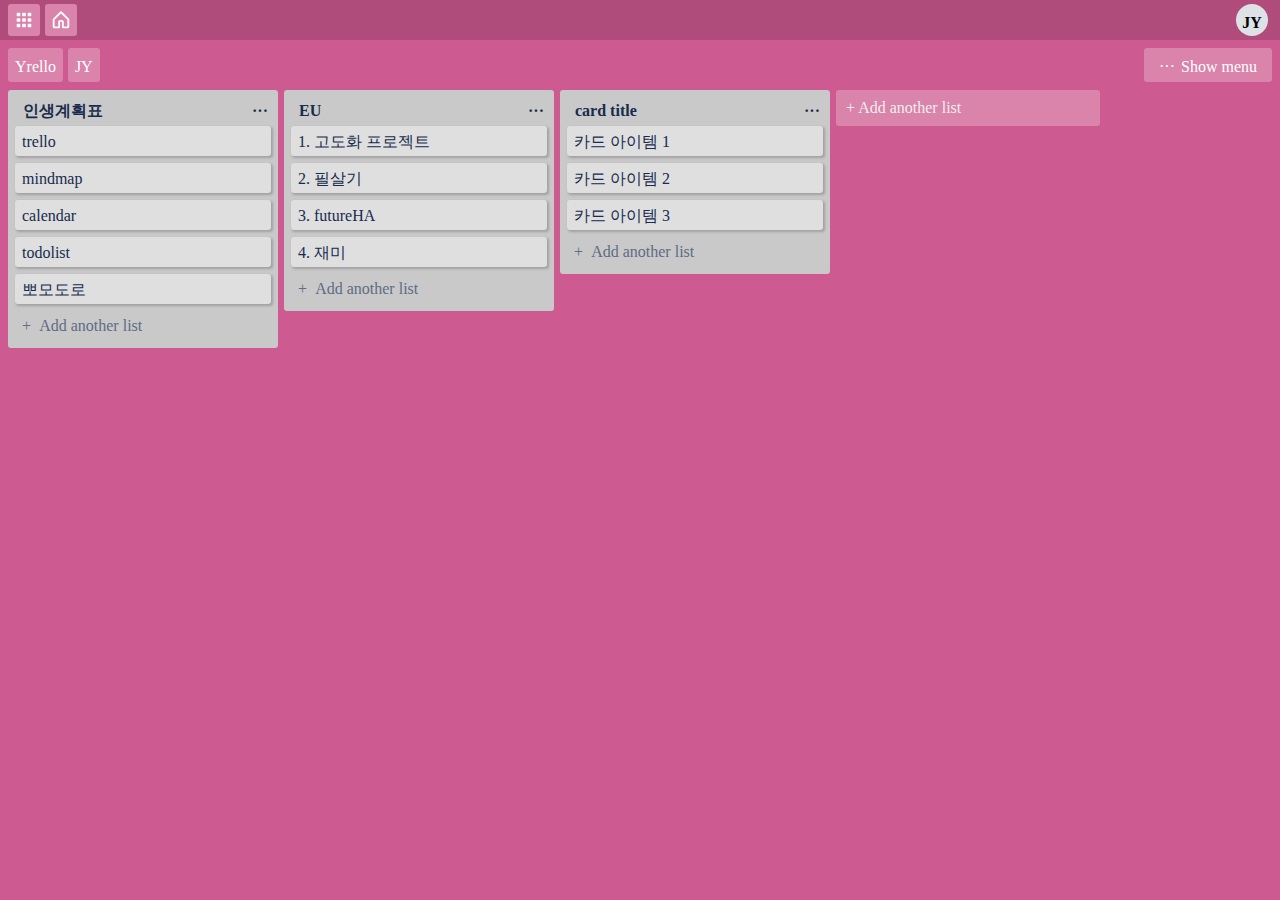
==== commit 9ccaf073: "drag & drop 1차 완성" ====
--- a/src/index.html
+++ b/src/index.html
@@ -85,7 +85,7 @@
               <div class="card_item">
                 <span class="card_item_text">뽀모도로</span>
               </div>
-              <div class="card_item">
+              <div class="card_item add_card_item">
                 <span>Add another list</span>
                 <span><i class="fas fa-file-medical"></i></span>
               </div>
@@ -95,23 +95,23 @@
         <div class="content_container_item">
           <div class="card_container">
             <div class="card_title">
-              <span>성공시켜야 하는 이유</span>
+              <span>EU</span>
               <span>&#183&#183&#183</span>
             </div>
             <div class="card_contents_container">
               <div class="card_item">
-                <span class="card_item_text">1. 내인생 평생을 같이할 프로젝트</span>
-              </div>
-              <div class="card_item">
-                <span class="card_item_text">2. 필살기가 될 예정</span>
-              </div>
-              <div class="card_item">
-                <span class="card_item_text">3. future with HA</span>
-              </div>
-              <div class="card_item">
-                <span class="card_item_text">4. 재미 있을니까</span>
-              </div>
-              <div class="card_item">
+                <span class="card_item_text">1. 고도화 프로젝트</span>
+              </div>
+              <div class="card_item">
+                <span class="card_item_text">2. 필살기</span>
+              </div>
+              <div class="card_item">
+                <span class="card_item_text">3. futureHA</span>
+              </div>
+              <div class="card_item">
+                <span class="card_item_text">4. 재미</span>
+              </div>
+              <div class="card_item add_card_item">
                 <span>Add another list</span>
                 <span><i class="fas fa-file-medical"></i></span>
               </div>
@@ -134,7 +134,7 @@
               <div class="card_item">
                 <span class="card_item_text">카드 아이템 3</span>
               </div>
-              <div class="card_item">
+              <div class="card_item add_card_item">
                 <span>Add another list</span>
                 <span><i class="fas fa-file-medical"></i></span>
               </div>
@@ -164,7 +164,7 @@
           <div class="modal_header_title_container">
             <div class="modal_header_title">
               <span>카드 제목입니다 !</span>
-              <span>
+              <span id="modal_close">
                 <i class="fa fa-times" aria-hidden="true"></i>
               </span>
             </div>
@@ -308,7 +308,7 @@
                     <span class="reply_content_title_date">42 minutes ago</span>
                   </div>
                   <div class="reply_content">
-                    <div class="reply_content_box">더 잘하고 싶다.</div>
+                    <div class="reply_content_box">back to basic</div>
                     <div class="reply_content_edit" style="display: none;">
                       <textarea name="" id="" cols="30" rows="10">더 잘하고 싶다.</textarea>
                       <div class="reply_content_edit">
@@ -343,7 +343,7 @@
                     <span class="reply_content_title_date">42 minutes ago</span>
                   </div>
                   <div class="reply_content">
-                    <div class="reply_content_box">미래가 밝습니다.</div>
+                    <div class="reply_content_box">밝습니다.</div>
                     <div class="reply_content_edit" style="display: none;">
                       <textarea name="" id="" cols="30" rows="10">미래가 밝습니다.</textarea>
                       <div class="reply_content_edit">
@@ -372,21 +372,25 @@
         <div class="modal_sidebar">
           <div class="addCard_container">
             <div class="addCard_title">ADD TO CARD</div>
-            <div class="addCard modal_box">Label</div>
-            <div class="addCard modal_box">CheckList</div>
-            <div class="addCard modal_box">Date</div>
+            <div class="addCard modal_box" data-title="label">Label</div>
+            <div class="addCard modal_box" data-title="checklist">CheckList</div>
+            <div class="addCard modal_box" data-title="date">Date</div>
           </div>
           <div class="action_container">
             <div class="action_title">ACTIONS</div>
-            <div class="action modal_box">Move</div>
-            <div class="action modal_box">Copy</div>
-            <div class="action modal_box">Archive</div>
-            <div class="action modal_box">Share</div>
+            <div class="action modal_box" data-title="move">Move</div>
+            <div class="action modal_box" data-title="copy">Copy</div>
+            <div class="action modal_box" data-title="archive">Archive</div>
+            <div class="action modal_box" data-title="share">Share</div>
           </div>
         </div>
       </div>
     </div>
-    <script src="./index.js"></script>
+    <div id="dropdownLayerContainer" style="z-index: 2000;"></div>
+  </div>
+  <script src="./InstantSearchComponent.js"></script>
+  <script src="./LabelComponent.js"></script>
+  <script src="./index.js"></script>
 </body>
 
 </html>--- a/src/scss/index.css
+++ b/src/scss/index.css
@@ -349,6 +349,132 @@
 /* 
   ## ? 폰트가 전체적으로 위로 올라가서 이걸 해결해주려면 font 관련 내용을 찾아봐야겠다.s
 */
+.dropdownLayer {
+  display: -webkit-box;
+  display: -ms-flexbox;
+  display: flex;
+  -webkit-box-orient: vertical;
+  -webkit-box-direction: normal;
+      -ms-flex-direction: column;
+          flex-direction: column;
+  --var--height: 36px;
+  border: 1px #cfd2d8 solid;
+}
+
+.dropdownLayer .dl_title_container {
+  display: -webkit-box;
+  display: -ms-flexbox;
+  display: flex;
+  -webkit-box-pack: justify;
+      -ms-flex-pack: justify;
+          justify-content: space-between;
+  -webkit-box-align: center;
+      -ms-flex-align: center;
+          align-items: center;
+  border-bottom: 1px solid gray;
+  padding: 0 0 5px 0;
+  margin-bottom: 15px;
+}
+
+.dropdownLayer .dl_title_container .dl_title {
+  position: relative;
+  top: 3px;
+  display: block;
+  height: var(--var--height);
+  line-height: var(--var--height);
+  text-align: center;
+  width: 100%;
+}
+
+.dropdownLayer .dl_search_container {
+  margin-bottom: 20px;
+}
+
+.dropdownLayer .dl_search_container > input {
+  border: 2px solid #cfd2d8;
+  background-color: 2px solid #dbdfe6;
+  border-radius: 3px;
+  padding: 6px;
+  width: 100%;
+  height: var(--var--height);
+}
+
+.dropdownLayer .dl_search_container > input:focus {
+  border: 1px solid gray;
+}
+
+.dropdownLayer .dl_labels_container {
+  -webkit-box-sizing: border-box;
+          box-sizing: border-box;
+}
+
+.dropdownLayer .dl_labels_container .dl_label_title {
+  margin-bottom: 10px;
+}
+
+.dropdownLayer .dl_labels_container .dl_label_item_container {
+  -webkit-box-sizing: border-box;
+          box-sizing: border-box;
+  margin-bottom: 25px;
+  display: -webkit-box;
+  display: -ms-flexbox;
+  display: flex;
+  -webkit-box-align: center;
+      -ms-flex-align: center;
+          align-items: center;
+  height: var(--var--height);
+}
+
+.dropdownLayer .dl_labels_container .dl_label_item_container .dl_label_item {
+  display: block;
+  border-radius: 3px;
+  width: 100%;
+  height: 100%;
+  padding-left: 10px;
+  line-height: var(--var--height);
+}
+
+.dropdownLayer .dl_labels_container .dl_label_item_container > i {
+  padding: 10px;
+}
+
+.dropdownLayer .dl_labels_container .dl_label_item_container:not(:last-child) {
+  margin-bottom: 10px;
+}
+
+.dropdownLayer .dl_labels_container .dl_label_item_container:nth-child(2) .dl_label_item {
+  background-color: #60bd4e;
+}
+
+.dropdownLayer .dl_labels_container .dl_label_item_container:nth-child(3) .dl_label_item {
+  background-color: #F2D600;
+}
+
+.dropdownLayer .dl_labels_container .dl_label_item_container:nth-child(4) .dl_label_item {
+  background-color: #ff9f19;
+}
+
+.dropdownLayer .dl_labels_container .dl_label_item_container:nth-child(5) .dl_label_item {
+  background-color: #EB5B46;
+}
+
+.dropdownLayer .dl_labels_container .dl_label_item_container:nth-child(6) .dl_label_item {
+  background-color: #C278E0;
+}
+
+.dropdownLayer .dl_add_label_container #labelInput {
+  border: 2px solid #cfd2d8;
+  background-color: 2px solid #dbdfe6;
+  border-radius: 3px;
+  padding: 6px;
+  width: 100%;
+  height: var(--var--height);
+}
+
+.dropdownLayer .dl_add_label_container #labelInput:focus {
+  border: 1px solid gray;
+}
+
 /* 
   # 공통 styleing
 */
@@ -445,15 +571,9 @@
   height: 100vh;
   background-color: #322e30ab;
   z-index: 1000;
-  display: -webkit-box;
-  display: -ms-flexbox;
-  display: flex;
-  -webkit-box-pack: center;
-      -ms-flex-pack: center;
-          justify-content: center;
-  -webkit-box-align: center;
-      -ms-flex-align: center;
-          align-items: center;
+  /*
+    moadal 임시
+  */
 }
 
 .modal_overlay .modal_content_container {
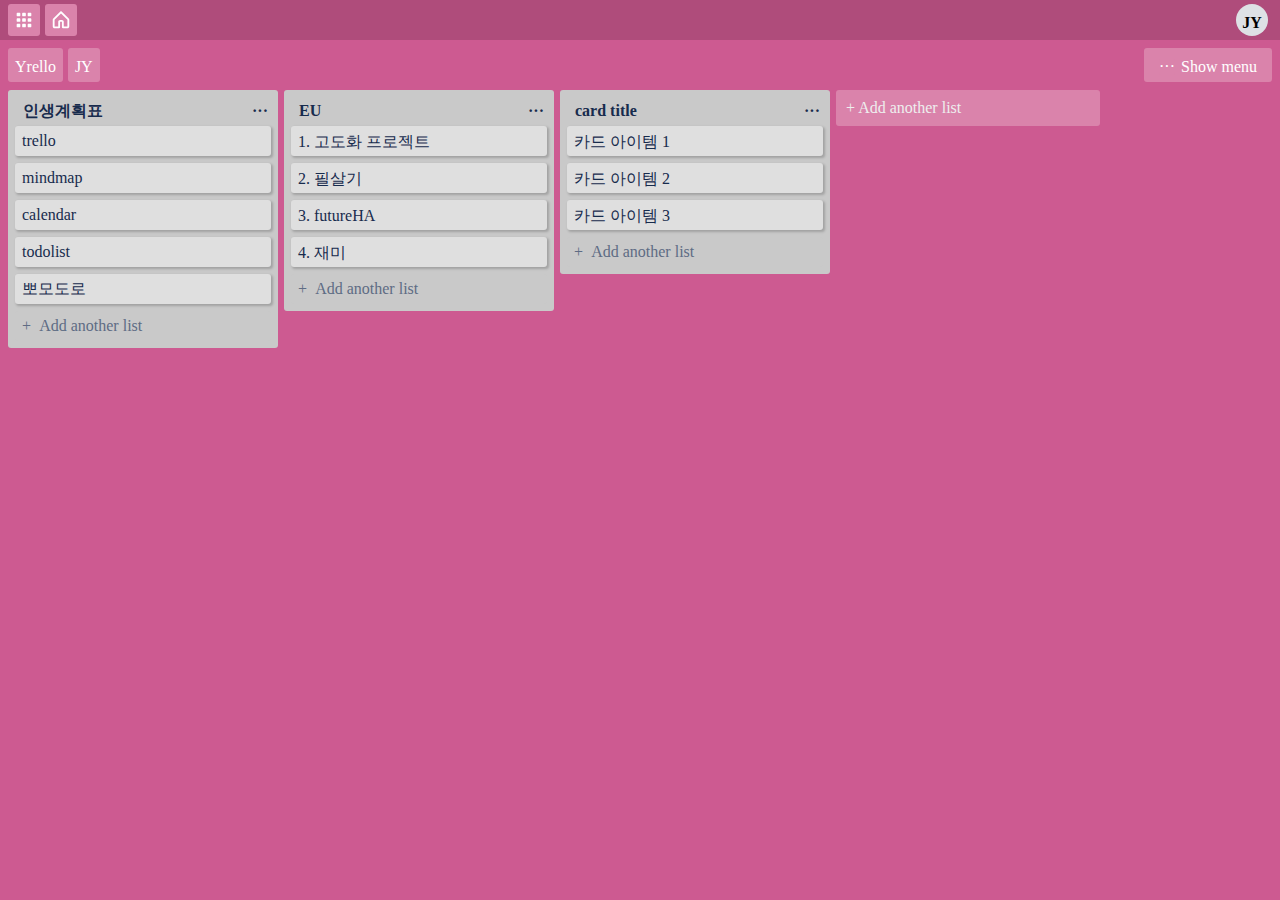
==== commit e720b67b: "drag and drop drop 위치 해결" ====
--- a/src/index.html
+++ b/src/index.html
@@ -71,19 +71,24 @@
             </div>
             <div class="card_contents_container">
               <div class="card_item">
-                <span class="card_item_text">trello</span>
-              </div>
-              <div class="card_item">
-                <span class="card_item_text">mindmap</span>
-              </div>
-              <div class="card_item">
-                <span class="card_item_text">calendar</span>
-              </div>
-              <div class="card_item">
-                <span class="card_item_text">todolist</span>
-              </div>
-              <div class="card_item">
-                <span class="card_item_text">뽀모도로</span>
+                trello
+                <!-- <span class="card_item_text">trello</span> -->
+              </div>
+              <div class="card_item">
+                mindmap
+                <!-- <span class="card_item_text">mindmap</span> -->
+              </div>
+              <div class="card_item">
+                calendar
+                <!-- <span class="card_item_text">calendar</span> -->
+              </div>
+              <div class="card_item">
+                todolist
+                <!-- <span class="card_item_text">todolist</span> -->
+              </div>
+              <div class="card_item">
+                뽀모도로
+                <!-- <span class="card_item_text">뽀모도로</span> -->
               </div>
               <div class="card_item add_card_item">
                 <span>Add another list</span>
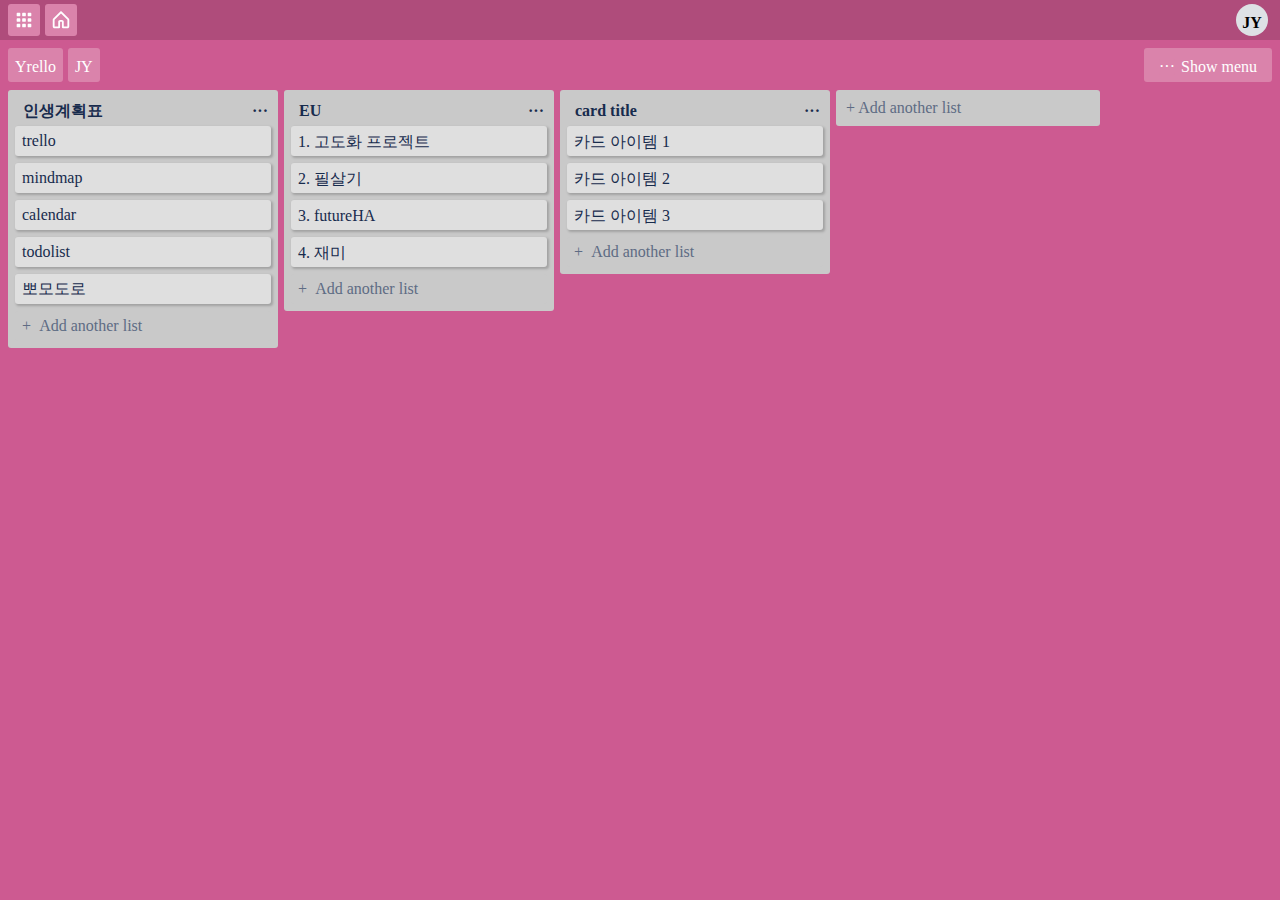
==== commit 41e7a733: "sidebar menu 수정 완료" ====
--- a/src/index.html
+++ b/src/index.html
@@ -17,7 +17,6 @@
 
 <body>
   <!-- <div id="app"></div> -->
-
   <div class="container">
     <!-- <div class="body-container"> -->
     <div class="header_container">
@@ -391,8 +390,45 @@
         </div>
       </div>
     </div>
-    <div id="dropdownLayerContainer" style="z-index: 2000;"></div>
+
+  </div> <!-- //end .container  -->
+
+  <div id="dropdownLayerContainer" style="z-index: 2000;"></div>
+  <div class="sidenav">
+    <div id="sidenav_main" class="sidenav_container" data-index="00">
+      <div class="sidenav_header">
+        <span class="sidenav_title">Menu</span>
+        <a href="javascript:void(0)" class="sidenav_closebtn" onclick="closeNav()">&times;</a>
+      </div>
+      <div class="sidenav_contents">
+        <div class="sidenav_content" data-index="0">
+          <i class="fa fa-info" aria-hidden="true"></i>
+          <span>About this card</span>
+        </div>
+        <div class="sidenav_content" data-index="1">
+          <span class="background_color"></span>
+          <span class="background_color_title">change background</span>
+        </div>
+        <div class="sidenav_content" data-index="2">
+          <i class="fa fa-search" aria-hidden="true"></i>
+          <span>search cards</span>
+        </div>
+        <div class="sidenav_content" data-index="3">
+          <i class="fa fa-sticky-note-o" aria-hidden="true"></i>
+          <span>Stckers</span>
+        </div>
+      </div>
+    </div>
+    <div id="search" class="sidenav_container" data-index="2">
+      <div class="sidenav_header">
+        <i id="sidenav_back_home" class="fa fa-chevron-left" aria-hidden="true"></i>
+        <span class="sidenav_title">search</span>
+        <a href="javascript:void(0)" class="sidenav_closebtn" onclick="closeNav()">&times;</a>
+      </div>
+    </div>
   </div>
+
+  <script src="./sidenav.js"></script>
   <script src="./InstantSearchComponent.js"></script>
   <script src="./LabelComponent.js"></script>
   <script src="./index.js"></script>
--- a/src/scss/index.css
+++ b/src/scss/index.css
@@ -140,7 +140,6 @@
 
 .container {
   background-color: #cd5a91;
-  width: 100vw;
   height: 100vh;
 }
 
@@ -207,8 +206,11 @@
 }
 
 .container .header_container_center a.hcc_home_container .hcc_home {
+  width: 90px;
   height: 24px;
-  width: 24px;
+  position: relative;
+  left: -38px;
+  top: -7px;
 }
 
 .container .header_container_center a.hcc_home_container .hcc_home::before {
@@ -222,7 +224,7 @@
   position: absolute;
   top: 0;
   left: 0;
-  width: 100%;
+  width: 90px;
   height: 100%;
 }
 
@@ -475,9 +477,6 @@
   border: 1px solid gray;
 }
 
-/* 
-  # 공통 styleing
-*/
 .card_link {
   cursor: pointer;
   text-decoration: underline;
@@ -554,9 +553,6 @@
   background-color: #046AA6;
 }
 
-/* 
-  # modal 영역 styling
-*/
 .modal_open {
   display: block;
 }
@@ -948,11 +944,10 @@
   font-weight: 600;
 }
 
-/* 
-  # content 영역 styling 
-*/
 .content_container {
   padding: 4px 8px 8px 8px;
+  -ms-flex-wrap: wrap;
+      flex-wrap: wrap;
 }
 
 .content_container .content_container_items {
@@ -961,25 +956,7 @@
   display: flex;
 }
 
-.content_container .card_item {
-  display: block;
-  background-color: #dfdfdf;
-  width: 256px;
-  border-radius: 3px;
-  padding: 7px;
-  margin: 7px;
-  /*  
-      ## [point] relative로 정렬하기 글자가 span tag 안에 중앙으로 안와서 설정함
-        ## ? 어떤 영향인지 확인해야함(글꼴?)
-    */
-}
-
-.content_container .card_item_text {
-  position: relative;
-  top: 1px;
-}
-
-.content_container .content_container_item {
+.content_container .content_container_items .content_container_item {
   display: -webkit-box;
   display: -ms-flexbox;
   display: flex;
@@ -993,7 +970,7 @@
   height: 100%;
 }
 
-.content_container .content_container_item .card_container .card_title {
+.content_container .content_container_items .content_container_item .card_container .card_title {
   display: -webkit-box;
   display: -ms-flexbox;
   display: flex;
@@ -1004,19 +981,27 @@
   font-weight: 800;
 }
 
-.content_container .content_container_item .card_container .card_title:after {
+.content_container .content_container_items .content_container_item .card_container .card_title:after {
   cursor: pointer;
 }
 
-.content_container .content_container_item .card_container .card_title:after:hover {
+.content_container .content_container_items .content_container_item .card_container .card_title:after:hover {
   background-color: #8c8c8c;
 }
 
-.content_container .content_container_item .card_contents_container .card_item {
-  /* 
-          ## Beautiful CSS box-shadow example 
-            - [Beautiful CSS box-shadow example](https://getcssscan.com/css-box-shadow-examples)
-        */
+.content_container .content_container_items .content_container_item .card_contents_container .card_item {
+  display: block;
+  background-color: #dfdfdf;
+  min-width: 256px;
+  border-radius: 3px;
+  padding: 7px;
+  margin: 7px;
+  /*  
+            ## [point] relative로 정렬하기 글자가 span tag 안에 중앙으로 안와서 설정함 ## ? 어떤 영향인지 확인해야함(글꼴?) */
+  /* 
+            ## Beautiful CSS box-shadow example 
+              - [Beautiful CSS box-shadow example](https://getcssscan.com/css-box-shadow-examples)
+          */
   -webkit-box-shadow: rgba(0, 0, 0, 0.2) 1.5px 1.55px 2.6px;
           box-shadow: rgba(0, 0, 0, 0.2) 1.5px 1.55px 2.6px;
   display: -webkit-box;
@@ -1027,22 +1012,27 @@
           justify-content: space-between;
 }
 
-.content_container .content_container_item .card_contents_container .card_item:not(:last-child):hover {
+.content_container .content_container_items .content_container_item .card_contents_container .card_item_text {
+  position: relative;
+  top: 1px;
+}
+
+.content_container .content_container_items .content_container_item .card_contents_container .card_item:not(:last-child):hover {
   background-color: #8c8c8c;
   cursor: pointer;
 }
 
-.content_container .content_container_item .card_contents_container .card_item:not(:last-child):hover:after {
+.content_container .content_container_items .content_container_item .card_contents_container .card_item:not(:last-child):hover:after {
   content: "";
   width: 24px;
   background: url(../images/pencil.svg);
   /* ## [point] rem의 활용 1
-                * 문자와 같이 사용하는 icon에 size를 같게 하기위해서 1rem을 사용하면 같은 크기를 사용할 수 있다. */
+                  * 문자와 같이 사용하는 icon에 size를 같게 하기위해서 1rem을 사용하면 같은 크기를 사용할 수 있다. */
   background-size: 1rem 1rem;
   background-repeat: no-repeat;
 }
 
-.content_container .content_container_item .card_contents_container .card_item:last-child {
+.content_container .content_container_items .content_container_item .card_contents_container .card_item:last-child {
   display: block;
   color: #5e6c84;
   background-color: #c9c9c9;
@@ -1050,30 +1040,31 @@
           box-shadow: none;
 }
 
-.content_container .content_container_item .card_contents_container .card_item:last-child:before {
-  /* 
-              ## ? css entities 
-            */
+.content_container .content_container_items .content_container_item .card_contents_container .card_item:last-child:before {
+  /* 
+                ## ? css entities 
+              */
   content: "\002B";
   background-color: inherit;
   margin-right: 5px;
 }
 
-.content_container .content_container_item .content_addListBtn_title {
+.content_container .content_container_items .content_container_item .content_addListBtn_title {
   display: block;
   color: #5e6c84;
-}
-
-.content_container .content_container_item .content_addListBtn_title:before {
-  /* 
-          ## ? css entities 
-        */
+  min-width: 256px;
+}
+
+.content_container .content_container_items .content_container_item .content_addListBtn_title:before {
+  /* 
+            ## ? css entities 
+          */
   content: "\002B";
   background-color: inherit;
   width: inherit;
 }
 
-.content_container .content_container_item:not(:last-child) {
+.content_container .content_container_items .content_container_item:not(:last-child) {
   margin-right: 6px;
 }
 
@@ -1100,12 +1091,6 @@
   content: "\002B";
 }
 
-/* 
-  ## pencil 
-    * icon 사용하지 않고 "Pseudo-class"를 사용해서 icon 처럼 만들 수 있는것 사용
-    * dom을 붙여야 하므로 mouseover 했을때만 보이게 하려면 display: none을 사용해야 한다.
-
-*/
 .pencil {
   width: 10px;
   height: 50px;
@@ -1141,11 +1126,6 @@
     * activity textarea 클릭시 textArea_option 나오도록 animation
   ## [!] codepen 정리하기
 */
-/* 
-  ## Use pseudo-selectors to trigger CSS transitions
-  [Use pseudo-selectors to trigger CSS transitions
-](https://openclassrooms.com/en/courses/5625816-create-modern-css-animations/5792421-use-pseudo-selectors-to-trigger-css-transitions)
-*/
 textarea:focus + .modal_content_activity_textArea_option {
   height: 40px;
   overflow: hidden;
@@ -1165,3 +1145,121 @@
 input:focus {
   outline: 0;
 }
+
+.sidenav {
+  height: 100%;
+  width: 0;
+  position: fixed;
+  top: 0;
+  right: 0px;
+  margin: 0;
+  padding: 0;
+  background-color: #111;
+  overflow-x: hidden;
+  -webkit-transition: 0.5s;
+  transition: 0.5s;
+}
+
+.sidenav_header {
+  display: -webkit-box;
+  display: -ms-flexbox;
+  display: flex;
+  -webkit-box-pack: center;
+      -ms-flex-pack: center;
+          justify-content: center;
+  -webkit-box-align: center;
+      -ms-flex-align: center;
+          align-items: center;
+  position: relative;
+  border-bottom: 1px #fff solid;
+  padding-bottom: 15px;
+  /* 
+      ## [?]closebtn &times; 버튼 중앙 정렬 하는 방법을 다시 확인해볼 필요있음
+    */
+}
+
+.sidenav_header .sidenav_title {
+  color: #fff;
+  font-weight: 400;
+  font-size: 1.5rem;
+}
+
+.sidenav_header .sidenav_closebtn {
+  position: absolute;
+  right: 15px;
+  top: -3px;
+  font-size: 2rem;
+  text-decoration: none;
+  color: #818181;
+  height: 100%;
+}
+
+.sidenav_contents {
+  padding: 32px 0px 0px 0px;
+  width: 300px;
+}
+
+.sidenav_contents .sidenav_content {
+  cursor: pointer;
+}
+
+.sidenav_contents .sidenav_content .background_color {
+  display: inline-block;
+  width: 1.5rem;
+  height: 1.5rem;
+  background-color: #cd5a91;
+  border-radius: 3px;
+}
+
+.sidenav_contents .sidenav_content .background_color_title {
+  display: inline-block;
+  vertical-align: 7%;
+}
+
+.sidenav_contents div {
+  padding: 15px 10px 15px 10px;
+  text-decoration: none;
+  font-size: 25px;
+  color: #818181;
+  display: block;
+  -webkit-transition: 0.3s;
+  transition: 0.3s;
+}
+
+.sidenav_contents div:hover:not(.sidenav_closebtn):not(.active) {
+  background-color: #f1f1f1;
+  color: #111;
+}
+
+.sidenav #search {
+  display: none;
+}
+
+.sidenav #search .sidenav_header i {
+  position: absolute;
+  left: 15px;
+  top: 0px;
+  font-size: 1.3rem;
+  text-decoration: none;
+  color: #818181;
+  height: 100%;
+  cursor: pointer;
+}
+
+.sidenav #main {
+  display: none;
+}
+
+.container {
+  -webkit-transition: margin-right .5s;
+  transition: margin-right .5s;
+}
+
+@media screen and (max-height: 450px) {
+  .sidenav {
+    padding-top: 15px;
+  }
+  .sidenav a {
+    font-size: 18px;
+  }
+}
